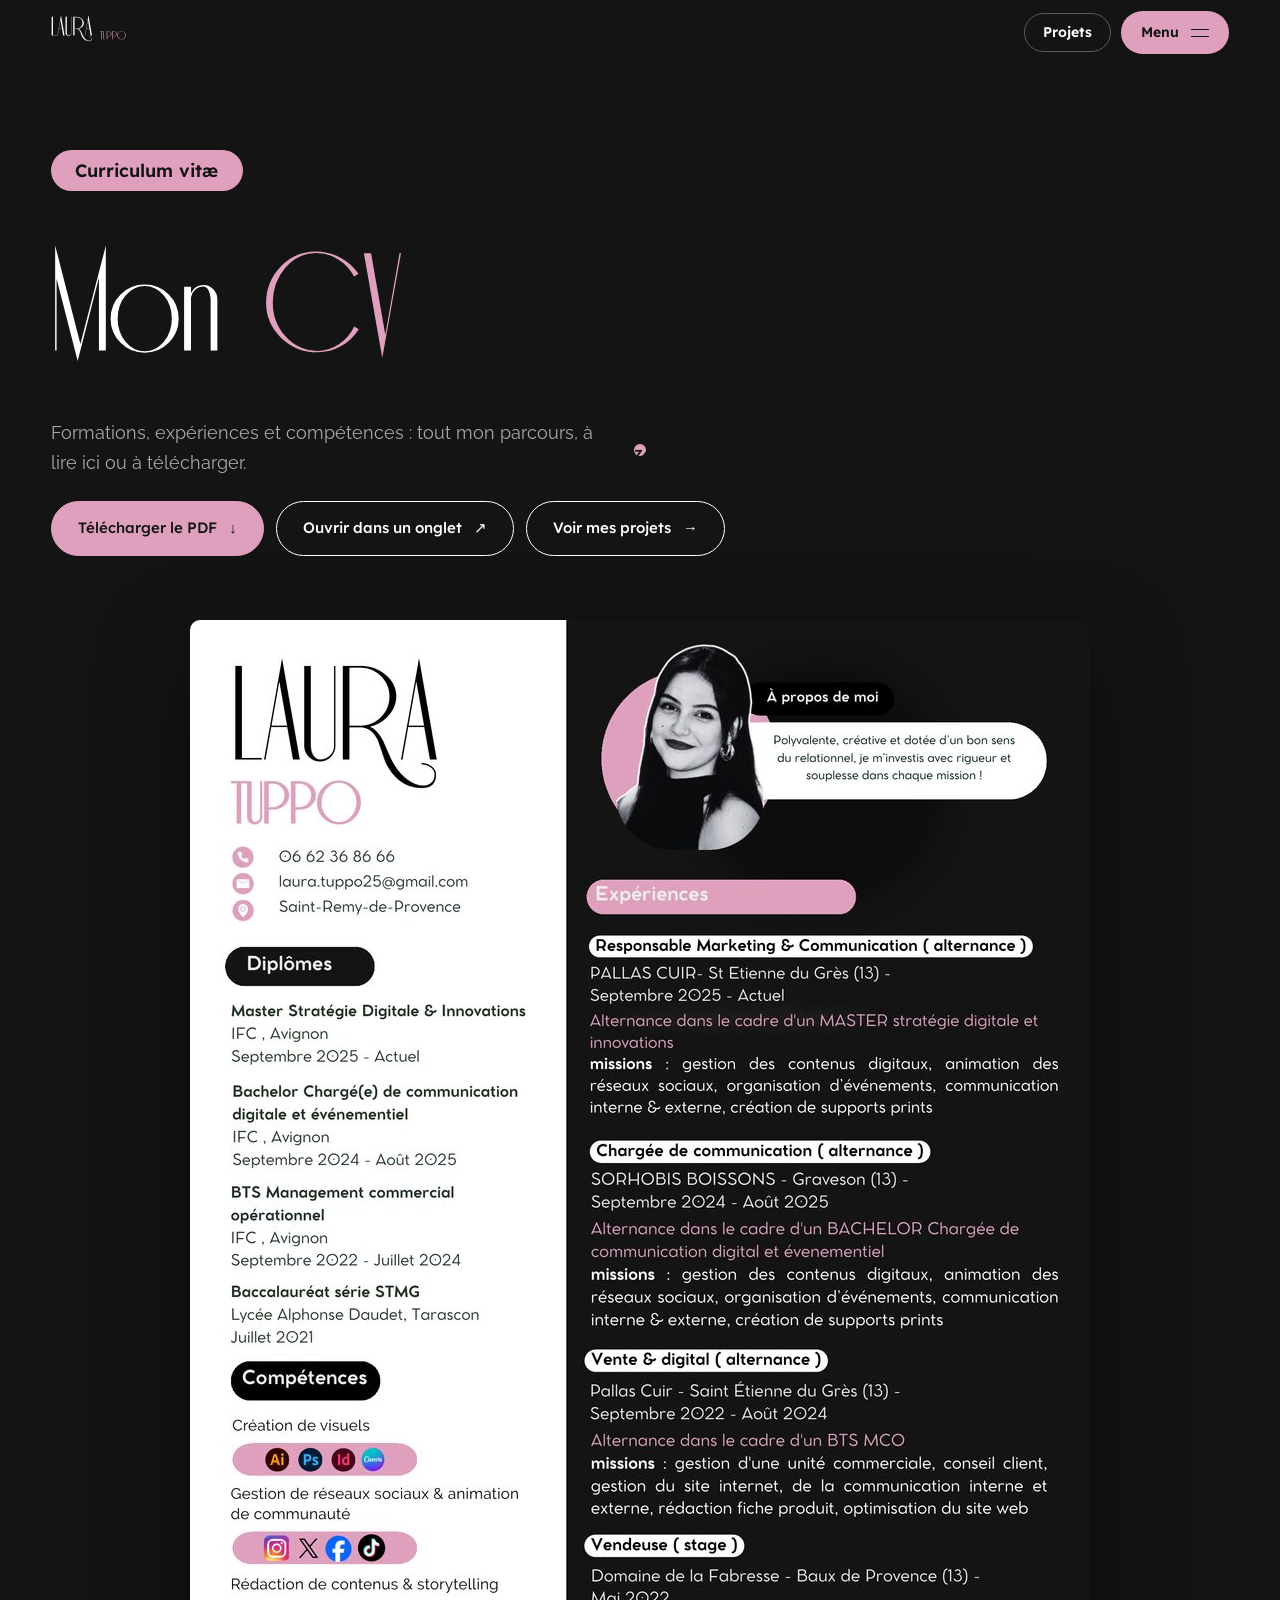
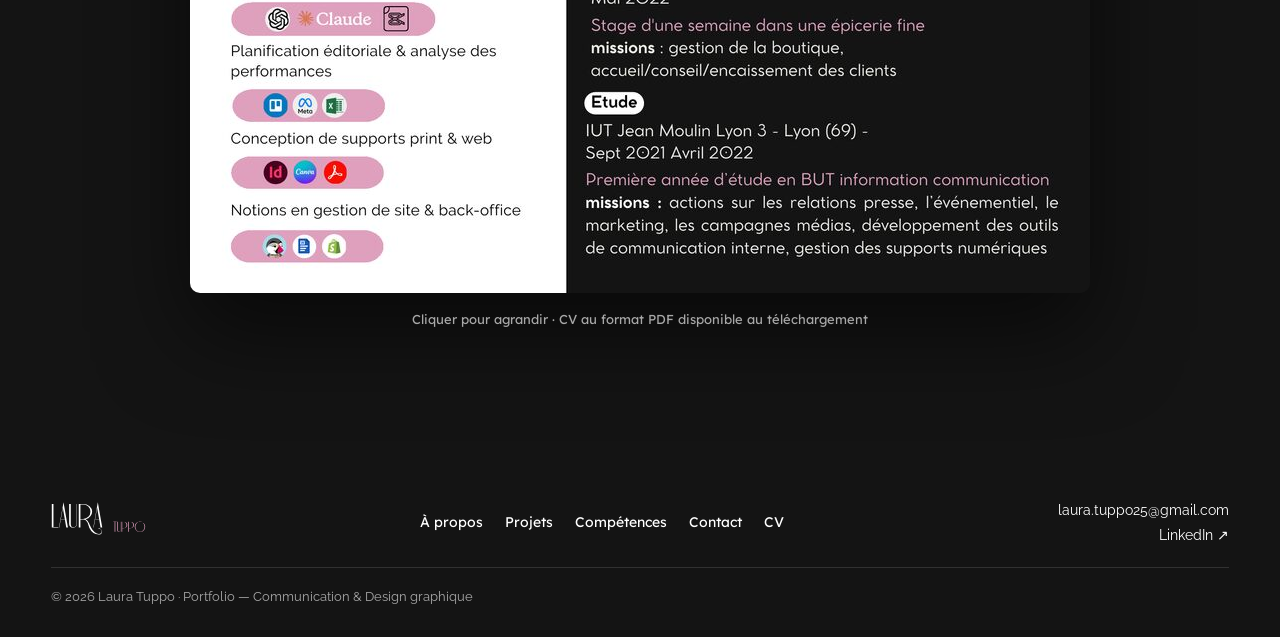
==== cv.html @ 28ba0844 "Page CV dédiée, CV téléchargeable, accueil revu avec animations - Accueil : plus de bulle de texte n" ====
<!DOCTYPE html>
<html lang="fr" class="js">
<head>
<meta charset="UTF-8">
<meta name="viewport" content="width=device-width, initial-scale=1.0, viewport-fit=cover">
<meta name="theme-color" content="#141414">
<title>CV — Laura Tuppo</title>
<meta name="description" content="CV de Laura Tuppo : formations, expériences et compétences en communication et design graphique. À consulter en ligne ou à télécharger en PDF.">
<meta property="og:title" content="CV — Laura Tuppo">
<meta property="og:image" content="cv/cv-laura-tuppo-900.jpg">
<link rel="icon" href="data:image/svg+xml,%3Csvg xmlns='http://www.w3.org/2000/svg' viewBox='0 0 32 32'%3E%3Crect width='32' height='32' rx='16' fill='%23dfa0be'/%3E%3Ctext x='16' y='21' font-family='Arial' font-weight='700' font-size='13' fill='%23141414' text-anchor='middle'%3ELT%3C/text%3E%3C/svg%3E">
<link rel="preconnect" href="https://fonts.googleapis.com">
<link rel="preconnect" href="https://fonts.gstatic.com" crossorigin>
<link href="https://fonts.googleapis.com/css2?family=Lexend:wght@400;500;600&family=Raleway:ital,wght@0,300;0,400;0,500;0,600;1,400&display=swap" rel="stylesheet">
<link rel="stylesheet" href="assets/site.css">
</head>
<body class="dark">
<svg width="0" height="0" style="position:absolute" aria-hidden="true"><defs><path id="rg0" d="M193 766H21V157H64V757H193Z"/><path id="rg1" d="M423 662Q396 715 345 747.5Q294 780 232 780Q144 780 81 717Q18 654 18 566Q18 477 81 414.5Q144 352 232 352Q293 352 343.5 383Q394 414 421 466L66 611Q79 680 125.5 725.5Q172 771 232 771Q284 771 325.5 737.5Q367 704 388 649ZM383 470Q362 420 321.5 390.5Q281 361 232 361Q162 361 112 421Q62 481 62 566Q62 578 64 602Z"/><path id="rg2" d="M377 567Q377 649 308.5 707.5Q240 766 143 766H29V157H143Q201 157 244 189.5Q287 222 287 266Q287 302 259 330Q231 358 187 369Q269 383 323 438.5Q377 494 377 567ZM243 266Q243 227 210.5 197Q178 167 143 167H72V366H143Q184 366 213.5 336.5Q243 307 243 266ZM333 567Q333 489 277.5 433Q222 377 143 377H72V756H143Q222 756 277.5 700.5Q333 645 333 567Z"/><path id="rg3" d="M67 314Q67 336 43 336Q22 336 22 314Q22 292 43 292Q67 292 67 314ZM66 766H22V366H66Z"/><path id="rg4" d="M336 766Q336 868 264 939.5Q192 1011 90 1011Q-11 1011 -83 939.5Q-155 868 -155 766Q-155 714 -135 669L-127 672Q-146 718 -146 766Q-146 864 -76.5 933.5Q-7 1003 90 1003Q174 1003 233 933.5Q292 864 292 766Q292 597 122 565Q71 555 41 526.5Q11 498 13 456Q15 414 43 385Q71 356 112 356Q153 356 182 385.5Q211 415 211 456Q211 480 200 502L195 499Q205 480 205 456Q205 418 178 390.5Q151 363 114 363Q89 363 71 385Q53 407 53 445Q53 512 127 526Q222 544 277 604Q336 667 336 766Z"/><path id="rg5" d="M118 375H86V766H43V375H9V366H43V260H86V366H118Z"/><path id="rg6" d="M138 382Q138 408 111 408Q84 408 84 382Q84 374 90 366Q70 374 65 399V766H22V366H65V376Q80 355 111 355Q138 355 138 382Z"/><path id="rg7" d="M444 567Q444 655 381.5 717.5Q319 780 231 780Q143 780 80.5 717.5Q18 655 18 567Q18 478 80.5 416Q143 354 231 354Q320 354 382 416Q444 478 444 567ZM401 567Q401 482 351.5 422.5Q302 363 231 363Q161 363 111.5 422.5Q62 482 62 567Q62 651 111.5 711Q161 771 231 771Q301 771 351 711Q401 651 401 567Z"/><path id="rg8" d="M439 566Q439 654 376.5 717Q314 780 225 780Q137 780 74 717Q11 654 11 566Q11 477 74 414.5Q137 352 225 352Q334 352 396 437V157H439ZM396 566Q396 481 346 421Q296 361 225 361Q155 361 105 421Q55 481 55 566Q55 651 105 711Q155 771 225 771Q296 771 346 711Q396 651 396 566Z"/><path id="rg9" d="M238 766H194L157 555H52L15 766H6L123 109ZM156 546 105 256 54 546Z"/><path id="rg10" d="M234 318 225 328 173 276 183 267ZM423 662Q396 715 345 747.5Q294 780 232 780Q144 780 81 717Q18 654 18 566Q18 477 81 414.5Q144 352 232 352Q293 352 343.5 383Q394 414 421 466L66 611Q79 680 125.5 725.5Q172 771 232 771Q284 771 325.5 737.5Q367 704 388 649ZM383 470Q362 420 321.5 390.5Q281 361 232 361Q162 361 112 421Q62 481 62 566Q62 578 64 602Z"/><path id="rg11" d="M230 766H188V445Q188 413 174.5 389.5Q161 366 144 366Q114 366 92 385.5Q70 405 65 435V766H22V367H65V406Q90 357 144 357Q179 357 204.5 383.5Q230 410 230 445Z"/><path id="rg12" d="M636 864Q636 952 545 952Q389 952 306 783Q283 715 260 647Q220 557 143 557H72V766H29V157H143Q240 157 308.5 215.5Q377 274 377 356Q377 420 331 475Q282 535 205 552Q254 572 293 648Q318 706 344 764Q385 846 444 892Q499 936 555 936Q583 936 603 920Q627 900 627 864Q627 835 601 816.5Q575 798 542 798V789Q577 789 606.5 810.5Q636 832 636 864ZM333 356Q333 278 277.5 223Q222 168 143 168H72V546H143Q222 546 277.5 490.5Q333 435 333 356Z"/><path id="rg13" d="M284 272 232 324 223 315 275 263ZM423 662Q396 715 345 747.5Q294 780 232 780Q144 780 81 717Q18 654 18 566Q18 477 81 414.5Q144 352 232 352Q293 352 343.5 383Q394 414 421 466L66 611Q79 680 125.5 725.5Q172 771 232 771Q284 771 325.5 737.5Q367 704 388 649ZM383 470Q362 420 321.5 390.5Q281 361 232 361Q162 361 112 421Q62 481 62 566Q62 578 64 602Z"/><path id="rg14" d="M510 766Q510 868 438 939.5Q366 1011 264 1011Q163 1011 91 939.5Q19 868 19 766Q19 714 39 669L47 672Q28 718 28 766Q28 864 97.5 933.5Q167 1003 264 1003Q348 1003 407 933.5Q466 864 466 766Q466 668 407 598.5Q348 529 264 529Q186 529 117 581Q87 604 59 603Q17 602 17 565Q17 536 52 517Q82 500 114 500Q122 500 127 501Q97 476 97 437Q97 403 121.5 378.5Q146 354 181 354Q240 354 259 409Q276 407 287 385Q297 366 295 348L333 368Q328 389 302 404Q281 416 262 417Q264 429 264 437Q264 472 239.5 496.5Q215 521 181 521Q159 521 142 510Q130 508 120 508Q95 508 76 520Q57 532 57 553Q57 583 87 583Q100 583 116 571Q182 521 264 521Q366 521 438 592.5Q510 664 510 766ZM221 437Q221 407 209 385Q197 363 181 363Q165 363 153 385Q141 407 141 437Q141 467 153 489.5Q165 512 181 512Q197 512 209 489.5Q221 467 221 437Z"/><path id="rg15" d="M446 766H402V696Q338 780 232 780Q144 780 81 717Q18 654 18 566Q18 477 81 414.5Q144 352 232 352Q321 352 383.5 414.5Q446 477 446 566ZM403 566Q403 481 353 421Q303 361 232 361Q162 361 112 421Q62 481 62 566Q62 651 112 711Q162 771 232 771Q303 771 353 711Q403 651 403 566Z"/><path id="rg16" d="M599 633Q557 700 489 739Q421 778 340 778Q208 778 113.5 687.5Q19 597 19 468Q19 337 109.5 242Q200 147 330 147Q411 147 482 184.5Q553 222 597 287L570 303Q533 235 468.5 195Q404 155 330 156Q218 158 139.5 249Q61 340 61 468Q61 593 143 681Q225 769 339 769Q413 769 474.5 727.5Q536 686 571 616Z"/><path id="rg17" d="M422 659Q395 712 344 744Q293 776 231 776Q143 776 80.5 713.5Q18 651 18 563Q18 474 80.5 412Q143 350 231 350Q291 350 341.5 381Q392 412 419 463L385 478Q364 424 323 391.5Q282 359 231 359Q161 359 111.5 418.5Q62 478 62 563Q62 648 111.5 708Q161 768 231 768Q282 768 324 734Q366 700 386 646Z"/><path id="rg18" d="M230 766H188V441Q188 408 174.5 385Q161 362 144 362Q114 362 92 381Q70 400 65 430V766H22V158H65V402Q90 353 144 353Q179 353 204.5 379.5Q230 406 230 441Z"/><path id="rg19" d="M235 158 118 814 3 158H48L137 668L226 158Z"/><path id="rg20" d="M65 766H22V158H65Z"/><path id="rg21" d="M457 560Q457 648 392 711.5Q327 775 236 775Q145 775 80 712Q15 649 15 560Q15 493 54.5 438Q94 383 157 359L161 368Q100 390 61.5 442.5Q23 495 23 560Q23 644 87.5 705Q152 766 236 766Q308 766 360 705.5Q412 645 412 560Q412 477 365.5 422.5Q319 368 246 360Q195 354 165 324Q135 294 137 250Q139 209 167 180Q195 151 236 151Q277 151 306 180Q335 209 335 250Q335 274 323 296L318 294Q329 274 329 251Q329 213 302 185.5Q275 158 237 158Q212 158 194.5 180Q177 202 177 240Q177 314 250 321Q339 330 398 400Q457 470 457 560Z"/><path id="rg22" d="M92 745Q92 803 48 822L44 812Q75 800 79 768Q73 774 63 774Q52 774 43.5 765Q35 756 35 745Q35 716 63 716Q74 716 83 724.5Q92 733 92 745Z"/><path id="rg23" d="M150 305 142 315 98 271 56 314 47 304 98 253ZM188 688Q188 724 162.5 750Q137 776 101 776Q65 776 39 750Q13 724 13 688V366H22V688Q22 720 45 743.5Q68 767 101 767Q118 767 131 743.5Q144 720 144 688V366H188Z"/><path id="rg24" d="M444 567Q444 655 381.5 717.5Q319 780 231 780Q143 780 80.5 717.5Q18 655 18 567V158H62V438Q122 354 231 354Q320 354 382 416Q444 478 444 567ZM401 567Q401 482 351.5 422.5Q302 363 231 363Q161 363 111.5 422.5Q62 482 62 567Q62 651 111.5 711Q161 771 231 771Q301 771 351 711Q401 651 401 567Z"/><path id="rg25" d="M188 688Q188 724 162.5 750Q137 776 101 776Q65 776 39 750Q13 724 13 688V366H22V688Q22 720 45 743.5Q68 767 101 767Q118 767 131 743.5Q144 720 144 688V366H188Z"/><path id="rg26" d="M193 766H21V157H174V166H64V366H193V375H64V757H193Z"/><path id="rg27" d="M238 366 59 757H236V766H8L186 375H29V366Z"/><path id="rg28" d="M92 185Q92 243 48 262L44 252Q75 240 79 208Q73 214 63 214Q52 214 43.5 205Q35 196 35 185Q35 156 63 156Q74 156 83 164.5Q92 173 92 185Z"/><path id="rg29" d="M225 367 77 976H69L111 796L9 367H53L135 703L216 367Z"/><path id="rg30" d="M224 766H179L64 386V766H21V158H64V369L204 159H216L95 339Z"/><path id="rg31" d="M230 766H182L104 597L27 766H17L99 586L-1 366H47L123 533L199 366H210L128 544Z"/><path id="rg32" d="M343 766H300V312L167 832L35 317V766H26V109L184 726L343 110Z"/><path id="rg33" d="M225 678Q225 719 195.5 749Q166 779 124 779Q83 779 53 749Q23 719 23 678V158H66V678Q66 716 83 741Q100 766 124 766Q163 766 190 741Q217 716 217 678V158H225Z"/><path id="rg34" d="M163 375H65V766H22V269Q22 220 56.5 185.5Q91 151 140 151H163V160H140Q109 160 87 192Q65 224 65 269V366H163Z"/><path id="rg35" d="M225 366 117 814 9 366H53L135 703L216 366Z"/><path id="rg36" d="M192 376H64V766H21V158H173V167H64V367H192Z"/><path id="rg37" d="M120 836 113 839Q60 745 38.5 662Q17 579 18 465Q19 353 40 272.5Q61 192 113 100L120 103Q75 184 65 275Q63 298 62 465Q62 482 61 522Q61 555 61 573Q61 729 120 836Z"/><path id="rg38" d="M117 465Q117 581 97 662Q76 746 23 839L16 836Q52 770 65 703Q75 651 75 569Q75 551 75 519Q74 481 74 465Q73 302 70 275Q61 185 16 103L23 100Q75 192 96 273Q117 354 117 465Z"/><path id="rg39" d="M362 366 252 814 184 535 117 814 9 366H53L135 703L180 516L144 366H189L203 423L217 366H226L207 443L270 703L352 366Z"/><path id="rg40" d="M251 831 28 251V766H19V109L243 687V157H251Z"/><path id="rg41" d="M92 745Q92 756 83 765Q74 774 63 774Q52 774 43.5 765Q35 756 35 745Q35 716 63 716Q74 716 83 724.5Q92 733 92 745Z"/><path id="rg42" d="M454 457Q454 583 363.5 674.5Q273 766 145 766H21V159H136Q266 159 360 246Q454 333 454 457ZM412 457Q412 337 330.5 253Q249 169 136 169H64V756H145Q257 756 334.5 668.5Q412 581 412 457Z"/><path id="rg43" d="M65 766H22V157H65Z"/><path id="rg44" d="M446 568Q446 656 383.5 719Q321 782 232 782Q122 782 62 696V976H18V568Q18 479 80.5 416.5Q143 354 232 354Q321 354 383.5 416.5Q446 479 446 568ZM403 568Q403 483 353 423Q303 363 232 363Q162 363 112 423Q62 483 62 568Q62 653 112 713Q162 773 232 773Q303 773 353 713Q403 653 403 568Z"/><path id="rg45" d="M783 864Q786 899 763 925.5Q740 952 700 952Q535 952 449 758Q397 778 340 778Q208 778 113.5 687.5Q19 597 19 468Q19 337 109.5 242Q200 147 330 147Q461 147 555.5 237.5Q650 328 650 457Q650 547 605 623Q560 699 486 741Q583 936 710 936Q735 936 756.5 914.5Q778 893 775 864Q772 835 750 816.5Q728 798 697 798V789Q731 789 755.5 810Q780 831 783 864ZM609 457Q609 331 526.5 242.5Q444 154 330 156Q218 158 139.5 249Q61 340 61 468Q61 593 143 681Q225 769 339 769Q393 769 442 746Q394 651 310 651Q237 651 190 681L184 672Q239 636 307 636Q415 636 477 726Q537 684 573 612Q609 540 609 457Z"/><path id="rg46" d="M171 242H119L156 278Q159 281 159 284Q159 293 149 293Q146 293 143 290L108 255V305Q108 313 99 313Q90 313 90 305V253L53 290Q50 293 47 293Q38 293 38 284Q38 281 41 278L77 242H26Q18 242 18 233Q18 224 26 224H77L40 187Q37 184 37 181Q37 172 46 172Q49 172 52 175L90 213V160Q90 152 99 152Q108 152 108 160V212L143 175Q146 172 149 172Q158 172 158 181Q158 184 156 187L120 224H171Q180 224 180 233Q180 242 171 242Z"/><path id="rg47" d="M650 457Q650 589 559.5 683.5Q469 778 340 778Q208 778 113.5 687.5Q19 597 19 468Q19 337 109.5 242Q200 147 330 147Q403 147 478.5 186Q554 225 597 287L570 303Q533 235 468.5 195Q404 155 330 156Q218 158 139.5 249Q61 340 61 468Q61 593 143 681Q225 769 339 769Q452 769 530.5 677Q609 585 609 457Q609 416 598 375H331V366H637Q650 413 650 457Z"/><path id="rg48" d="M648 458Q648 589 557.5 683.5Q467 778 338 778Q207 778 113 688Q19 598 19 469Q19 338 109.5 243.5Q200 149 329 149Q460 149 554 239Q648 329 648 458ZM607 458Q607 332 525 243.5Q443 155 330 157Q218 159 139.5 250.5Q61 342 61 469Q61 594 143 681.5Q225 769 338 769Q450 769 528.5 677.5Q607 586 607 458Z"/><path id="rg49" d="M521 768H469L413 687Q347 775 236 775Q145 775 80 712Q15 649 15 560Q15 493 54.5 438Q94 383 157 359Q166 356 182 350L151 307Q136 281 137 250Q139 209 167 180Q195 151 236 151Q277 151 306 180Q335 209 335 250Q335 305 291 329Q283 336 231 348L408 604Q412 576 412 560Q412 486 375 429L462 379L465 386L414 416Q457 477 457 560Q457 605 437 647ZM327 250Q327 212 300.5 185Q274 158 237 158Q212 158 194.5 180Q177 202 177 240Q177 265 185 281L226 340Q267 331 280 326Q327 304 327 250ZM391 656 187 358Q179 360 161 368Q100 390 61.5 442.5Q23 495 23 560Q23 644 87.5 705Q152 766 236 766Q285 766 327 736Q369 706 391 656Z"/><path id="rg50" d="M376 356Q376 434 314 493Q247 557 143 557H72V766H29V158H143Q239 158 307.5 216.5Q376 275 376 356ZM331 356Q331 279 276 224Q221 169 143 169H72V546H143Q221 546 276 490.5Q331 435 331 356Z"/><path id="rg51" d="M397 766H353V444Q353 412 340 388.5Q327 365 310 365Q279 365 256.5 385.5Q234 406 231 436V766H188V444Q188 411 175 388Q162 365 144 365Q114 365 92 384.5Q70 404 65 433V766H22V366H65V405Q90 356 144 356Q207 356 226 416Q247 356 310 356Q345 356 371 382Q397 408 397 444Z"/><path id="rg52" d="M443 976H399V696Q339 782 229 782Q140 782 77.5 719.5Q15 657 15 568Q15 479 77.5 416.5Q140 354 229 354Q318 354 380.5 416.5Q443 479 443 568ZM399 568Q399 483 349 423Q299 363 229 363Q158 363 108 423Q58 483 58 568Q58 653 108 713Q158 773 229 773Q299 773 349 713Q399 653 399 568Z"/><path id="rg53" d="M227 166H140V766H97V166H10V157H227Z"/><path id="rg54" d="M124 90 116 100 63 48 73 39ZM238 766H194L157 555H52L15 766H6L123 109ZM156 546 105 256 54 546Z"/><path id="rg55" d="M67 314Q67 336 43 336Q22 336 22 314Q22 292 43 292Q67 292 67 314ZM66 863Q66 913 31 948Q-4 983 -53 983H-77V974H-53Q-23 974 -0.5 941Q22 908 22 863V366H66Z"/></defs></svg>
<svg width="0" height="0" style="position:absolute" aria-hidden="true">
  <symbol id="i-mail" viewBox="0 0 24 24"><path fill="currentColor" d="M3 5h18a1 1 0 0 1 1 1v12a1 1 0 0 1-1 1H3a1 1 0 0 1-1-1V6a1 1 0 0 1 1-1Zm9 7.2L4.4 7H19.6L12 12.2ZM4 8.6V17h16V8.6l-8 5.4-8-5.4Z"/></symbol>
  <symbol id="i-in" viewBox="0 0 24 24"><path fill="currentColor" d="M4.5 9h3v11h-3V9Zm1.5-5a1.75 1.75 0 1 1 0 3.5A1.75 1.75 0 0 1 6 4Zm4 5h2.9v1.5h.04c.4-.76 1.38-1.56 2.85-1.56 3.05 0 3.61 2 3.61 4.6V20h-3v-5.4c0-1.29-.02-2.95-1.8-2.95-1.8 0-2.07 1.4-2.07 2.86V20H10V9Z"/></symbol>
</svg>
<div class="progress" id="progress" aria-hidden="true"></div>

<header class="top solid" id="topbar">
  <a href="index.html" aria-label="Laura Tuppo, retour au portfolio"><span class="wm row" aria-hidden="true"><span class="wm-l"><svg class="rs" viewBox="0 0 1342 1041" style="width:1.289em"><use href="#rg0" x="0" style="--i:0"/><use href="#rg9" x="203" style="--i:1"/><use href="#rg33" x="449" style="--i:2"/><use href="#rg12" x="694" style="--i:3"/><use href="#rg9" x="1096" style="--i:4"/></svg></span><span class="wm-t"><svg class="rs" viewBox="0 0 1944 1041" style="width:1.867em"><use href="#rg53" x="0" style="--i:0"/><use href="#rg33" x="235" style="--i:1"/><use href="#rg50" x="480" style="--i:2"/><use href="#rg50" x="880" style="--i:3"/><use href="#rg48" x="1280" style="--i:4"/></svg></span></span></a>
  <div class="top-r">
    <a class="pill top-cv" href="index.html#projets">Projets</a>
    <button class="menu-btn" id="menuBtn" aria-expanded="false" aria-controls="menu"><span id="menuLbl">Menu</span><i aria-hidden="true"></i></button>
  </div>
</header>

<nav class="menu" id="menu" aria-label="Navigation" aria-hidden="true">
  <ol>
    <li style="--li:0"><a href="index.html#accueil"><span class="pill">01</span><span class="sr">Accueil</span><span class="rt" aria-hidden="true"><svg class="rs" viewBox="0 0 1978 1041" style="width:1.900em"><use href="#rg9" x="0" style="--i:0"/><use href="#rg17" x="246" style="--i:1"/><use href="#rg17" x="689" style="--i:2"/><use href="#rg25" x="1132" style="--i:3"/><use href="#rg1" x="1348" style="--i:4"/><use href="#rg3" x="1798" style="--i:5"/><use href="#rg20" x="1888" style="--i:6"/></svg></span></a></li>
    <li style="--li:1"><a href="index.html#a-propos"><span class="pill">02</span><span class="sr">À propos</span><span class="rt" aria-hidden="true"><svg class="rs" viewBox="0 0 246 1041" style="width:0.236em"><use href="#rg54" x="0" style="--i:0"/></svg> <svg class="rs" viewBox="0 0 2332 1041" style="width:2.240em"><use href="#rg44" x="0" style="--i:2"/><use href="#rg6" x="457" style="--i:3"/><use href="#rg7" x="607" style="--i:4"/><use href="#rg44" x="1063" style="--i:5"/><use href="#rg7" x="1520" style="--i:6"/><use href="#rg4" x="1976" style="--i:7"/></svg></span></a></li>
    <li style="--li:2"><a href="index.html#projets"><span class="pill">03</span><span class="sr">Projets</span><span class="rt" aria-hidden="true"><svg class="rs" viewBox="0 0 2025 1041" style="width:1.945em"><use href="#rg50" x="0" style="--i:0"/><use href="#rg6" x="400" style="--i:1"/><use href="#rg7" x="550" style="--i:2"/><use href="#rg55" x="1006" style="--i:3"/><use href="#rg1" x="1094" style="--i:4"/><use href="#rg5" x="1544" style="--i:5"/><use href="#rg4" x="1669" style="--i:6"/></svg></span></a></li>
    <li style="--li:3"><a href="index.html#competences"><span class="pill">04</span><span class="sr">Compétences</span><span class="rt" aria-hidden="true"><svg class="rs" viewBox="0 0 4481 1041" style="width:4.305em"><use href="#rg16" x="0" style="--i:0"/><use href="#rg7" x="628" style="--i:1"/><use href="#rg51" x="1084" style="--i:2"/><use href="#rg44" x="1499" style="--i:3"/><use href="#rg13" x="1956" style="--i:4"/><use href="#rg5" x="2406" style="--i:5"/><use href="#rg1" x="2531" style="--i:6"/><use href="#rg11" x="2981" style="--i:7"/><use href="#rg17" x="3232" style="--i:8"/><use href="#rg1" x="3675" style="--i:9"/><use href="#rg4" x="4125" style="--i:10"/></svg></span></a></li>
    <li style="--li:4"><a href="index.html#contact"><span class="pill">05</span><span class="sr">Contact</span><span class="rt" aria-hidden="true"><svg class="rs" viewBox="0 0 2485 1041" style="width:2.387em"><use href="#rg16" x="0" style="--i:0"/><use href="#rg7" x="628" style="--i:1"/><use href="#rg11" x="1084" style="--i:2"/><use href="#rg5" x="1335" style="--i:3"/><use href="#rg15" x="1460" style="--i:4"/><use href="#rg17" x="1917" style="--i:5"/><use href="#rg5" x="2360" style="--i:6"/></svg></span></a></li>
    <li style="--li:5"><a href="cv.html" data-page="here"><span class="pill">CV</span><span class="sr">Mon CV</span><span class="rt" aria-hidden="true"><svg class="rs" viewBox="0 0 1062 1041" style="width:1.020em"><use href="#rg32" x="0" style="--i:0"/><use href="#rg7" x="355" style="--i:1"/><use href="#rg11" x="811" style="--i:2"/></svg> <svg class="rs" viewBox="0 0 873 1041" style="width:0.839em"><g class="e"><use href="#rg16" x="0" style="--i:4"/><use href="#rg19" x="628" style="--i:5"/></g></svg></span></a></li>
  </ol>
  <div class="menu-side">
    <span class="wm" role="img" aria-label="Laura Tuppo"><span class="wm-l"><svg class="rs" viewBox="0 0 1342 1041" style="width:1.289em"><use href="#rg0" x="0" style="--i:0"/><use href="#rg9" x="203" style="--i:1"/><use href="#rg33" x="449" style="--i:2"/><use href="#rg12" x="694" style="--i:3"/><use href="#rg9" x="1096" style="--i:4"/></svg></span><span class="wm-t"><svg class="rs" viewBox="0 0 1944 1041" style="width:1.867em"><use href="#rg53" x="0" style="--i:0"/><use href="#rg33" x="235" style="--i:1"/><use href="#rg50" x="480" style="--i:2"/><use href="#rg50" x="880" style="--i:3"/><use href="#rg48" x="1280" style="--i:4"/></svg></span></span>
    <a class="btn btn-pink" href="cv/CV_Laura_Tuppo_2026.pdf" download>Télécharger mon CV <span aria-hidden="true">↓</span></a>
  </div>
</nav>

<main>
  <section class="cv-hero wrap">
    <span class="pill pill-pink pill-big rv">Curriculum vitæ</span>
    <h1 class="display rv"><span class="sr">Mon CV</span><span class="rt" aria-hidden="true"><svg class="rs" viewBox="0 0 1062 1041" style="width:1.020em"><use href="#rg32" x="0" style="--i:0"/><use href="#rg7" x="355" style="--i:1"/><use href="#rg11" x="811" style="--i:2"/></svg> <svg class="rs" viewBox="0 0 873 1041" style="width:0.839em"><g class="e"><use href="#rg16" x="0" style="--i:4"/><use href="#rg19" x="628" style="--i:5"/></g></svg></span></h1>
    <p class="sec-intro rv">Formations, expériences et compétences : tout mon parcours, à lire ici ou à télécharger.</p>
    <div class="btns rv">
      <a class="btn btn-pink" href="cv/CV_Laura_Tuppo_2026.pdf" download>Télécharger le PDF <span aria-hidden="true">↓</span></a>
      <a class="btn" href="cv/CV_Laura_Tuppo_2026.pdf" target="_blank" rel="noopener">Ouvrir dans un onglet <span aria-hidden="true">↗</span></a>
      <a class="btn" href="index.html#projets">Voir mes projets <span aria-hidden="true">→</span></a>
    </div>
  </section>

  <section class="sheet-wrap wrap" aria-label="CV">
    <figure class="sheet rv" id="sheet" tabindex="0" role="button" data-cursor="Zoom" aria-label="Agrandir le CV">
      <img src="cv/cv-laura-tuppo-900.jpg" srcset="cv/cv-laura-tuppo-900.jpg 900w, cv/cv-laura-tuppo.jpg 1820w" sizes="(max-width: 940px) 100vw, 900px" width="900" height="1273" alt="CV de Laura Tuppo : diplômes (Master Stratégie Digitale &amp; Innovations à l’IFC Avignon, Bachelor communication digitale et événementielle, BTS MCO, Bac STMG), expériences en alternance chez Pallas Cuir et Sorhobis Boissons, et compétences en création de visuels, réseaux sociaux et supports print et web.">
      <figcaption>Cliquer pour agrandir · CV au format PDF disponible au téléchargement</figcaption>
    </figure>
  </section>
</main>

<footer class="wrap dark">
  <a href="index.html#accueil" aria-label="Laura Tuppo, accueil"><span class="wm row" aria-hidden="true"><span class="wm-l"><svg class="rs" viewBox="0 0 1342 1041" style="width:1.289em"><use href="#rg0" x="0" style="--i:0"/><use href="#rg9" x="203" style="--i:1"/><use href="#rg33" x="449" style="--i:2"/><use href="#rg12" x="694" style="--i:3"/><use href="#rg9" x="1096" style="--i:4"/></svg></span><span class="wm-t"><svg class="rs" viewBox="0 0 1944 1041" style="width:1.867em"><use href="#rg53" x="0" style="--i:0"/><use href="#rg33" x="235" style="--i:1"/><use href="#rg50" x="480" style="--i:2"/><use href="#rg50" x="880" style="--i:3"/><use href="#rg48" x="1280" style="--i:4"/></svg></span></span></a>
  <nav aria-label="Pied de page"><a href="index.html#a-propos">À propos</a><a href="index.html#projets">Projets</a><a href="index.html#competences">Compétences</a><a href="index.html#contact">Contact</a><a href="cv.html">CV</a></nav>
  <div class="foot-contact"><a href="mailto:laura.tuppo25@gmail.com">laura.tuppo25@gmail.com</a><a href="https://www.linkedin.com/in/profil-de-laura-tuppo" target="_blank" rel="noopener">LinkedIn ↗</a></div>
  <small>© <span id="year">2026</span> Laura Tuppo · Portfolio — Communication &amp; Design graphique</small>
</footer>

<div class="zoom" id="zoom" role="dialog" aria-modal="true" aria-label="CV agrandi" aria-hidden="true">
  <button class="btn btn-pink" type="button">Fermer ✕</button>
  <img src="cv/cv-laura-tuppo.jpg" width="1820" height="2574" loading="lazy" alt="CV de Laura Tuppo, version agrandie">
</div>

<div class="cursor" id="cursor" aria-hidden="true"><span></span></div>
<script src="assets/site.js"></script>
</body>
</html>
---- assets/site.css ----
/* Laura Tuppo — portfolio
   DA inspirée du CV : noir, blanc, rose poudré, titres en Riesling, étiquettes arrondies.
   Fichier généré depuis tools/site.css par tools/build.py. */
:root{
  --black:#141414;
  --white:#ffffff;
  --pink:#dfa0be;
  --grey:#6b6b6b;
  --grey-d:#a8a8a8;
  --fg:var(--black);
  --bg:var(--white);
  --muted:var(--grey);
  --line:rgba(20,20,20,.12);
  --title:'Lexend','Avenir Next',Arial,sans-serif;
  --body:'Raleway','Helvetica Neue',Arial,sans-serif;
  --pad:clamp(18px,4vw,64px);
  --ease:cubic-bezier(.7,0,.2,1);
  --out:cubic-bezier(.16,1,.3,1);
  color-scheme:light;
}
.dark{--fg:var(--white);--bg:var(--black);--muted:var(--grey-d);--line:rgba(255,255,255,.14);background:var(--bg);color:var(--fg)}
.light{--fg:var(--black);--bg:var(--white);--muted:var(--grey);--line:rgba(20,20,20,.12);background:var(--bg);color:var(--fg)}
.rose{--fg:var(--black);--bg:var(--pink);--muted:#4d3a43;--line:rgba(20,20,20,.2);background:var(--bg);color:var(--fg)}

/* transitions entre les pages (navigateurs compatibles) */
@view-transition{navigation:auto}
::view-transition-old(root){animation:vt-out .45s var(--ease) both}
::view-transition-new(root){animation:vt-in .7s var(--out) both}
@keyframes vt-out{to{opacity:0;transform:translateY(-24px)}}
@keyframes vt-in{from{opacity:0;transform:translateY(32px)}}

*,*::before,*::after{box-sizing:border-box;margin:0;padding:0}
html{scroll-behavior:smooth;overflow-x:clip}
body{background:var(--black);color:var(--black);font-family:var(--body);font-size:16px;line-height:1.65;-webkit-font-smoothing:antialiased;overflow-x:clip}
img{display:block;max-width:100%;height:auto}
a{color:inherit;text-decoration:none}
button{font:inherit;color:inherit;background:none;border:none;cursor:pointer}
ul,ol{list-style:none}
h1,h2,h3{font-weight:400}
::selection{background:var(--pink);color:var(--black)}
:focus-visible{outline:2px solid var(--pink);outline-offset:3px}
.wrap{padding-left:var(--pad);padding-right:var(--pad)}
.muted{color:var(--muted)}
.sr{position:absolute;width:1px;height:1px;overflow:hidden;clip:rect(0 0 0 0);clip-path:inset(50%);white-space:nowrap}

/* Étiquettes et boutons arrondis */
.pill{display:inline-flex;align-items:center;gap:.5em;border-radius:999px;padding:.42em 1.15em;font-family:var(--title);font-weight:600;font-size:15px;line-height:1.3;white-space:nowrap}
.pill-black{background:var(--black);color:var(--white)}
.pill-white{background:var(--white);color:var(--black)}
.pill-pink{background:var(--pink);color:var(--black)}
.pill-big{font-size:clamp(15px,1.4vw,18px);padding:.5em 1.35em}
.btn{position:relative;display:inline-flex;align-items:center;gap:12px;border-radius:999px;padding:14px 26px;font-family:var(--title);font-weight:500;font-size:15px;border:1.5px solid var(--fg);overflow:hidden;isolation:isolate;transition:color .45s var(--ease),border-color .45s}
.btn::before{content:"";position:absolute;inset:0;z-index:-1;border-radius:inherit;background:var(--fg);transform:translateY(101%);transition:transform .55s var(--ease)}
.btn:hover{color:var(--bg)}
.btn:hover::before{transform:none}
.btn span{transition:transform .5s var(--ease)}
.btn:hover span{transform:translateX(5px)}
.btn-solid{background:var(--fg);color:var(--bg)}
.btn-solid::before{background:var(--pink)}
.btn-solid:hover{color:var(--black);border-color:var(--pink)}
.btn-pink{background:var(--pink);color:var(--black);border-color:var(--pink)}
.btn-pink::before{background:var(--white)}
.btn-pink:hover{color:var(--black);border-color:var(--white)}

/* ── Riesling : un SVG par mot, une lettre = un <use> ── */
.rs{display:inline-block;height:1em;vertical-align:-.264em;fill:currentColor;overflow:visible}
.rs .e{fill:var(--pink)}
.rose .rs .e{fill:var(--white)}
@keyframes letter{from{opacity:0;transform:translateY(480px)}}
html.js .rv .rt use{opacity:0;transform:translateY(480px);transition:opacity .7s var(--out),transform 1.1s var(--out);transition-delay:calc(var(--i) * 28ms + 120ms)}
html.js .rv.in .rt use{opacity:1;transform:none}
#pTitle.go use{animation:letter 1s var(--out) both;animation-delay:calc(var(--i) * 30ms + 150ms)}

/* Nom « LAURA / TUPPO » */
.wm{display:inline-grid;justify-items:start;gap:.04em;--wm-l:var(--black);--wm-t:var(--pink);font-size:calc(var(--w,320px) * 0.7757);line-height:0}
.wm-l{color:var(--wm-l)}
.wm-t{color:var(--wm-t);font-size:0.4349em;margin-top:-.45em}
.wm .rs{display:block}
.wm.row{display:inline-flex;align-items:flex-end;gap:.25em;font-size:var(--h,30px)}
.wm.row .wm-t{margin:0 0 .12em}

/* ── En-tête ───────────────────────── */
.top{position:fixed;top:0;left:0;right:0;z-index:60;display:flex;justify-content:space-between;align-items:center;gap:16px;padding:calc(16px + env(safe-area-inset-top,0px)) var(--pad) 16px;transition:background .5s,padding .5s var(--ease),transform .5s var(--ease)}
.top .wm{--h:32px;--wm-l:var(--white);opacity:0;transform:translateY(-8px);transition:opacity .5s,transform .5s var(--ease)}
.top.scrolled,.top.solid{background:rgba(20,20,20,.9);backdrop-filter:blur(14px);-webkit-backdrop-filter:blur(14px);padding-top:calc(11px + env(safe-area-inset-top,0px));padding-bottom:11px}
.top.scrolled .wm,.top.solid .wm,html.menu-open .top .wm{opacity:1;transform:none}
.top.hide{transform:translateY(-100%)}
html.menu-open .top{background:transparent;backdrop-filter:none;transform:none}
.top-r{display:flex;align-items:center;gap:10px}
.top-cv{color:var(--white);border:1.5px solid rgba(255,255,255,.3);padding:9px 18px;font-size:14px;transition:background .35s,color .35s,border-color .35s}
.top-cv:hover{background:var(--white);color:var(--black);border-color:var(--white)}
.menu-btn{display:inline-flex;align-items:center;gap:12px;background:var(--pink);color:var(--black);border-radius:999px;padding:10px 20px;font-family:var(--title);font-weight:600;font-size:14px;transition:background .4s}
.menu-btn:hover{background:var(--white)}
.menu-btn i{position:relative;width:18px;height:8px}
.menu-btn i::before,.menu-btn i::after{content:"";position:absolute;left:0;width:100%;height:1.5px;background:currentColor;transition:transform .6s var(--ease),top .6s var(--ease)}
.menu-btn i::before{top:0}.menu-btn i::after{top:7px}
html.menu-open .menu-btn i::before{top:3.5px;transform:rotate(45deg)}
html.menu-open .menu-btn i::after{top:3.5px;transform:rotate(-45deg)}
.progress{position:fixed;left:0;top:0;z-index:61;height:3px;width:100%;background:var(--pink);transform-origin:left;transform:scaleX(var(--p,0))}

/* ── Menu plein écran : fondu + lettres en cascade ── */
.menu{position:fixed;inset:0;z-index:55;display:grid;grid-template-columns:minmax(0,1fr) auto;gap:32px;align-items:end;padding:calc(110px + env(safe-area-inset-top,0px)) var(--pad) calc(32px + env(safe-area-inset-bottom,0px));background:rgba(20,20,20,.95);color:var(--white);backdrop-filter:blur(20px);-webkit-backdrop-filter:blur(20px);clip-path:circle(0% at calc(100% - 70px) 40px);visibility:hidden;transition:clip-path .9s var(--ease),visibility 0s .9s;overflow-y:auto}
html.menu-open .menu{clip-path:circle(150% at calc(100% - 70px) 40px);visibility:visible;transition:clip-path .9s var(--ease)}
.menu li{--li:0}
.menu ol a{display:flex;align-items:center;gap:22px;font-size:clamp(58px,9.4vw,150px);line-height:1;transition:opacity .5s,padding .6s var(--ease),color .4s}
.menu ol a .pill{font-size:13px;padding:.35em .9em;background:transparent;color:var(--white);border:1.5px solid rgba(255,255,255,.35);transition:background .4s,color .4s,border-color .4s,opacity .6s,transform .6s var(--out)}
.menu .rt use{opacity:0;transform:translateY(480px);transition:opacity .3s,transform .4s var(--ease)}
.menu ol a .pill{opacity:0;transform:translateX(-12px)}
html.menu-open .menu .rt use{opacity:1;transform:none;transition:opacity .8s var(--out),transform 1.1s var(--out);transition-delay:calc(250ms + var(--li) * 90ms + var(--i) * 22ms)}
html.menu-open .menu ol a .pill{opacity:1;transform:none;transition-delay:calc(250ms + var(--li) * 90ms)}
.menu ol:hover a{opacity:.25}
.menu ol a:hover,.menu ol a:focus-visible{opacity:1;padding-left:.15em}
.menu ol a.current .pill,.menu ol a:hover .pill{background:var(--pink);border-color:var(--pink);color:var(--black)}
.menu-side{display:grid;gap:18px;justify-items:end;padding-bottom:16px;opacity:0;transform:translateY(30px);transition:opacity .4s,transform .5s var(--ease)}
html.menu-open .menu-side{opacity:1;transform:none;transition:opacity .8s var(--out) .7s,transform 1s var(--out) .7s}
.menu-side .wm{--w:200px;--wm-l:var(--white);justify-items:end}

/* ── Intro (une fois par visite) ───── */
.intro{position:fixed;inset:0;z-index:90;display:none;place-items:center;background:var(--black)}
html.intro-on .intro{display:grid;animation:intro-out 1s var(--ease) 1.9s forwards}
.intro .wm{--w:min(420px,70vw);--wm-l:var(--white)}
html.intro-on .intro use{animation:letter 1s var(--out) both;animation-delay:calc(var(--i) * 70ms + 150ms)}
html.intro-on .intro .wm-t use{animation-delay:calc(var(--i) * 70ms + 600ms)}
@keyframes intro-out{to{clip-path:inset(0 0 100% 0);visibility:hidden}}

/* ── 01 Accueil ────────────────────── */
.hero{position:relative;display:grid;grid-template-columns:minmax(0,1.05fr) minmax(0,1fr);align-items:center;gap:clamp(24px,4vw,64px);min-height:100svh;padding-top:calc(110px + env(safe-area-inset-top,0px));padding-bottom:clamp(64px,8vw,110px);overflow:hidden}
.hero::before{content:"";position:absolute;right:-10%;top:-20%;width:70vw;aspect-ratio:1;border-radius:50%;background:radial-gradient(circle,rgba(223,160,190,.22),transparent 62%);pointer-events:none}
.hero-text{position:relative;z-index:2;display:grid;gap:30px;justify-items:start}
.kicker{display:flex;align-items:center;gap:14px;flex-wrap:wrap;font-family:var(--title);font-weight:500;font-size:clamp(15px,1.3vw,18px)}
.hero .wm{--w:min(560px,calc(100vw - 2 * var(--pad)));--wm-l:var(--white)}
.hero .wm use{animation:letter 1.2s var(--out) both;animation-delay:calc(var(--i) * 70ms + var(--d0,200ms))}
.hero .wm-t{--d0:650ms}
html.intro-on .hero .wm use{animation-delay:calc(var(--i) * 70ms + 2.3s)}
html.intro-on .hero .wm-t use{animation-delay:calc(var(--i) * 70ms + 2.75s)}
.hero-ctas{display:flex;flex-wrap:wrap;gap:12px}
.hero-text > :not(.wm){animation:rise 1.1s var(--out) both;animation-delay:.9s}
.hero-text > .hero-ctas{animation-delay:1.1s}
html.intro-on .hero-text > :not(.wm){animation-delay:2.9s}
html.intro-on .hero-text > .hero-ctas{animation-delay:3.1s}
@keyframes rise{from{opacity:0;transform:translateY(40px)}}
@keyframes pop{from{opacity:0;transform:scale(.9) rotate(-4deg)}}

.stage{position:relative;justify-self:center;width:min(100%,520px);aspect-ratio:1/1.08;--mx:0;--my:0;animation:pop 1.4s var(--out) .4s both}
html.intro-on .stage{animation-delay:2.4s}
.disc{position:absolute;left:10%;top:16%;width:70%;aspect-ratio:1;border-radius:50%;background:var(--pink);transform:translate3d(calc(var(--mx) * -10px),calc(var(--my) * -10px),0)}
.cutout{position:absolute;left:14%;top:4%;width:60%;z-index:2;filter:drop-shadow(0 22px 40px rgba(0,0,0,.4));transform:translate3d(calc(var(--mx) * 6px),calc(var(--my) * 6px),0)}
.float{position:absolute;z-index:3;margin:0;border-radius:14px;overflow:hidden;box-shadow:0 24px 50px rgba(0,0,0,.5);transform:translate3d(calc(var(--mx) * var(--d) * 16px),calc(var(--my) * var(--d) * 16px),0) rotate(var(--r));will-change:transform}
.float img{width:100%}
.f1{left:-8%;bottom:2%;width:28%}
.f2{right:-2%;top:4%;width:25%}
.f3{right:2%;bottom:-3%;width:26%}
.scroll-cue{position:absolute;left:var(--pad);bottom:28px;z-index:2;display:flex;align-items:center;gap:12px;font-family:var(--title);font-size:13px;color:var(--grey-d)}
.scroll-cue i{position:relative;width:1.5px;height:44px;background:rgba(255,255,255,.2);overflow:hidden}
.scroll-cue i::after{content:"";position:absolute;left:0;top:0;width:100%;height:40%;background:var(--pink);animation:cue 2s var(--ease) infinite}
@keyframes cue{from{transform:translateY(-100%)}to{transform:translateY(260%)}}

/* Bandeau défilant */
.marquee{overflow:hidden;background:var(--pink);color:var(--black);padding:12px 0}
.marquee-track{display:flex;align-items:center;width:max-content;animation:slide 42s linear infinite}
.marquee span{font-size:clamp(40px,5vw,72px);line-height:1.1;white-space:nowrap;padding:0 .4em}
.marquee .dot{display:inline-block;width:12px;height:12px;border-radius:50%;background:var(--black);padding:0}
@keyframes slide{to{transform:translateX(-50%)}}

/* ── Sections ──────────────────────── */
.section{padding-top:clamp(88px,11vw,160px);padding-bottom:clamp(88px,11vw,160px)}
.sec-head{display:grid;gap:22px;justify-items:start;margin-bottom:clamp(44px,6vw,80px);max-width:960px}
.display{font-size:clamp(70px,11vw,176px);line-height:.92}
.sec-intro{max-width:52ch;font-size:clamp(17px,1.4vw,20px);color:var(--muted)}

/* 02 À propos */
.about{display:grid;grid-template-columns:minmax(0,1.2fr) minmax(0,1fr);gap:clamp(48px,7vw,112px);align-items:center}
.about-lead{font-weight:300;font-size:clamp(22px,2.4vw,34px);line-height:1.4;max-width:30em}
.about-lead strong{font-weight:500}
.about-ctas{display:flex;flex-wrap:wrap;gap:12px;margin-top:8px}
.about-photo{position:relative;margin:0;width:100%;max-width:440px;justify-self:end}
.about-photo .frame{position:relative;z-index:1;border-radius:30px;overflow:hidden;box-shadow:0 24px 50px rgba(20,20,20,.18)}
.about-photo img{width:100%;transform:scale(1.15) translateY(var(--py,0px));transition:transform .2s linear}
html.js .about-photo .frame{clip-path:inset(100% 0 0 0 round 30px);transition:clip-path 1.4s var(--ease) .2s}
html.js .about-photo.in .frame{clip-path:inset(0 0 0 0 round 30px)}
.about-photo .disc{left:-16%;top:-9%;width:66%;z-index:0;transform:scale(0);transition:transform 1.2s var(--out) .5s}
.about-photo.in .disc{transform:none}
html:not(.js) .about-photo .disc{transform:none}
.about-photo .pill{position:absolute;z-index:2;left:-16px;bottom:32px;transform:rotate(-6deg);font-size:17px}

/* 03 Projets */
.filters{display:flex;flex-wrap:wrap;gap:10px;margin-bottom:clamp(36px,5vw,64px)}
.filters button{border:1.5px solid var(--line);border-radius:999px;padding:9px 20px;font-family:var(--title);font-weight:500;font-size:14px;transition:background .3s,color .3s,border-color .3s}
.filters button sup{font-size:10px;margin-left:4px}
.filters button:hover{border-color:var(--pink)}
.filters button[aria-pressed="true"]{background:var(--pink);color:var(--black);border-color:var(--pink)}
.grid{columns:3 300px;column-gap:clamp(20px,2.4vw,36px);transition:opacity .25s}
.grid.fading{opacity:0}
.card{break-inside:avoid;margin-bottom:clamp(36px,4vw,56px)}
html.js .card.rv{transform:translateY(60px)}
.card-open{display:block;width:100%;text-align:left}
.card-img{position:relative;overflow:hidden;margin:0;border-radius:22px;background:#1f1f1f;transform:translateZ(0)}
.card-img img{width:100%;transition:transform 1.4s var(--out)}
.card-cta{position:absolute;right:14px;bottom:14px;z-index:2;opacity:0;transform:translateY(10px);background:var(--pink);color:var(--black);border-radius:999px;padding:10px 18px;font-family:var(--title);font-weight:600;font-size:13px;white-space:nowrap;transition:opacity .45s,transform .6s var(--out)}
.card-open:hover .card-img img,.card-open:focus-visible .card-img img{transform:scale(1.07)}
.card-open:hover .card-cta,.card-open:focus-visible .card-cta{opacity:1;transform:none}
.card-meta{display:grid;gap:8px;justify-items:start;padding-top:16px}
.card-meta .label{font-family:var(--title);font-size:12px;color:var(--muted)}
.card-title{display:inline-block;background:var(--white);color:var(--black);border-radius:999px;padding:.38em 1em;font-family:var(--title);font-weight:600;font-size:16px;line-height:1.3;transition:background .35s}
.card-title em{font-style:normal;color:#c9799f;transition:color .35s}
.card-open:hover .card-title{background:var(--pink)}
.card-open:hover .card-title em{color:var(--black)}
.card-type{color:var(--pink);font-size:15px}
.card-text{aspect-ratio:4/5;background:var(--pink);color:var(--black);display:flex;flex-direction:column;justify-content:center;gap:16px;padding:12%}
.ct-big{font-size:clamp(80px,8.6vw,136px);line-height:.9}
.ct-small{font-family:var(--title);font-weight:500;font-size:14px}
.card-stack{display:grid;gap:6px;padding:14px;background:var(--white)}
.card-stack img{width:100%;border-radius:6px}

/* Fiche projet */
.panel{position:fixed;inset:0;z-index:70;background:var(--black);color:var(--white);overflow-y:auto;clip-path:inset(100% 0 0 0);visibility:hidden;transition:clip-path .8s var(--ease),visibility 0s .8s}
.panel.open{clip-path:inset(0);visibility:visible;transition:clip-path .8s var(--ease)}
.panel-bar{position:sticky;top:0;z-index:2;display:flex;justify-content:space-between;align-items:center;gap:12px;flex-wrap:wrap;padding:calc(14px + env(safe-area-inset-top,0px)) var(--pad) 14px;background:rgba(20,20,20,.92);backdrop-filter:blur(12px);-webkit-backdrop-filter:blur(12px)}
.panel-bar div{display:flex;gap:8px}
.panel-bar button{border-radius:999px;padding:9px 18px;font-family:var(--title);font-weight:500;font-size:14px;border:1.5px solid rgba(255,255,255,.25);transition:background .3s,color .3s,border-color .3s}
.panel-bar button:hover{background:var(--pink);border-color:var(--pink);color:var(--black)}
#pClose{background:var(--white);color:var(--black);border-color:var(--white)}
.panel-body{display:grid;grid-template-columns:minmax(0,4fr) minmax(0,7fr);gap:clamp(32px,5vw,96px);padding:clamp(36px,5vw,80px) var(--pad)}
.panel-info{position:sticky;top:96px;align-self:start;display:grid;gap:20px;justify-items:start}
.panel-info .display{font-size:clamp(62px,7vw,116px)}
#pType{color:var(--pink);font-size:17px}
#pText{display:grid;gap:26px;width:100%}
.panel-info .d-text{display:grid;gap:12px;max-width:46ch;color:#dcdcdc}
.panel-info dl{border-top:1px solid rgba(255,255,255,.14)}
.panel-info dl div{display:grid;grid-template-columns:minmax(0,1fr) minmax(0,1.6fr);gap:16px;padding:11px 0;border-bottom:1px solid rgba(255,255,255,.14);font-size:15px}
.panel-info dt{color:var(--grey-d)}
.panel-imgs{display:grid;gap:18px}
.panel-imgs > *{animation:rise 1s var(--out) both;animation-delay:calc(var(--k,0) * 110ms + 250ms)}
.panel-imgs figure{margin:0}
.panel-imgs img{width:100%;border-radius:18px}
.panel-imgs .card-text,.panel-imgs .card-stack{max-width:560px;border-radius:22px}
.panel-swap{animation:swap .6s var(--out)}
@keyframes swap{from{opacity:0;transform:translateX(30px)}}

/* 04 Compétences */
.exp-list{border-top:1px solid var(--line)}
.exp-list li{display:grid;grid-template-columns:minmax(0,1.3fr) minmax(0,1fr);align-items:center;gap:14px 48px;padding:clamp(20px,2.4vw,34px) 0;border-bottom:1px solid var(--line)}
.exp-list h3{font-size:clamp(52px,7.4vw,124px);line-height:.95;transition:transform .6s var(--ease)}
.exp-list li:hover h3{transform:translateX(.2em)}
.exp-list p{color:var(--muted);max-width:44ch}
.exp-list p span{display:block;margin-top:8px;font-family:var(--title);font-weight:500;font-size:13px;color:var(--fg)}
.peek{position:fixed;left:0;top:0;z-index:40;width:min(22vw,300px);pointer-events:none;opacity:0;transform:scale(.8);transition:opacity .35s;border-radius:18px;overflow:hidden;box-shadow:0 30px 60px rgba(0,0,0,.35)}
.peek.on{opacity:1}

/* Carnet d'images */
.strip{padding-top:clamp(72px,9vw,120px);padding-bottom:clamp(72px,9vw,120px);overflow:hidden}
.strip-head{display:flex;align-items:center;gap:16px;margin-bottom:28px;flex-wrap:wrap}
.strip-track{display:flex;gap:14px;width:max-content;animation:slide 70s linear infinite}
.strip-track img{height:clamp(180px,22vw,320px);width:auto;border-radius:18px}
.strip:hover .strip-track{animation-play-state:paused}

/* 05 Contact */
.contact{display:grid;grid-template-columns:minmax(0,1fr) minmax(0,1fr);gap:clamp(40px,6vw,96px);align-items:center}
.contact .display{font-size:clamp(84px,13vw,210px)}
.contact-l{display:grid;gap:26px;justify-items:start;min-width:0}
.contact-l > p{font-size:clamp(18px,1.6vw,22px)}
.contact-list{display:grid;gap:14px}
.contact-list li{display:flex;align-items:center;gap:14px;font-size:clamp(17px,1.6vw,22px);min-width:0}
.contact-list a{border-bottom:1px solid var(--line);transition:border-color .3s;overflow-wrap:anywhere}
.contact-list a:hover{border-color:var(--fg)}
.ic{flex:none;display:grid;place-items:center;width:34px;height:34px;border-radius:50%;background:var(--black);color:var(--white)}
.ic svg{width:16px;height:16px}
.contact-btns{display:flex;flex-wrap:wrap;gap:10px}
.copied{min-height:1.6em;font-size:14px;color:var(--muted)}
.contact-r{display:grid;justify-items:center;gap:26px;min-width:0;width:100%}
.contact-r .wm{--w:min(460px,calc(100vw - 2 * var(--pad) - 20px));--wm-t:var(--white)}
.badge{position:relative;width:132px;aspect-ratio:1;border-radius:50%;background:var(--black);color:var(--white);display:grid;place-items:center;font-family:var(--title);font-weight:600;font-size:13px}
.badge svg{position:absolute;inset:0;width:100%;height:100%;animation:spin 18s linear infinite}
.badge text{font-family:var(--title);font-size:10.5px;letter-spacing:.18em;text-transform:uppercase;fill:currentColor}
@keyframes spin{to{transform:rotate(360deg)}}

footer{display:grid;grid-template-columns:auto 1fr auto;align-items:center;gap:20px 40px;padding-top:40px;padding-bottom:calc(30px + env(safe-area-inset-bottom,0px))}
footer .wm{--h:40px;--wm-l:var(--white)}
footer nav{display:flex;flex-wrap:wrap;justify-content:center;gap:8px 22px;font-family:var(--title);font-size:14px}
footer nav a:hover,.foot-contact a:hover{color:var(--pink)}
.foot-contact{display:grid;justify-items:end;gap:2px;font-size:14px}
footer small{grid-column:1 / -1;font-size:13px;color:var(--grey-d);border-top:1px solid rgba(255,255,255,.12);padding-top:18px}

/* ── Page CV ───────────────────────── */
.cv-hero{padding-top:calc(150px + env(safe-area-inset-top,0px));padding-bottom:clamp(40px,5vw,72px);display:grid;gap:24px;justify-items:start}
.cv-hero .display{font-size:clamp(84px,13vw,200px)}
.cv-hero .btns{display:flex;flex-wrap:wrap;gap:12px}
.sheet-wrap{padding-bottom:clamp(88px,10vw,140px);display:grid;justify-items:center}
.sheet{position:relative;width:min(100%,900px);margin:0;cursor:zoom-in}
.sheet img{width:100%;border-radius:10px;box-shadow:0 40px 90px rgba(0,0,0,.55)}
.sheet figcaption{margin-top:16px;text-align:center;font-family:var(--title);font-size:13px;color:var(--grey-d)}
html.js .sheet.rv img{transform:perspective(1400px) rotateX(16deg) translateY(80px);opacity:0;transition:transform 1.4s var(--out),opacity 1s}
html.js .sheet.rv.in img{transform:none;opacity:1}
.zoom{position:fixed;inset:0;z-index:80;background:rgba(20,20,20,.96);overflow:auto;display:none;cursor:zoom-out;padding:calc(70px + env(safe-area-inset-top,0px)) var(--pad) 40px}
.zoom.open{display:block;animation:fade .4s var(--out)}
.zoom img{width:min(100%,1600px);margin:0 auto;border-radius:8px}
.zoom button{position:fixed;top:calc(16px + env(safe-area-inset-top,0px));right:var(--pad)}
@keyframes fade{from{opacity:0}}

/* ── Curseur (souris uniquement) ───── */
.cursor{position:fixed;left:0;top:0;z-index:100;width:12px;height:12px;margin:-6px 0 0 -6px;border-radius:50%;background:var(--pink);pointer-events:none;display:none;place-items:center;transition:width .4s var(--out),height .4s var(--out),margin .4s var(--out),opacity .3s}
.cursor span{font-family:var(--title);font-weight:600;font-size:13px;color:var(--black);opacity:0;transition:opacity .2s}
html.has-cursor .cursor{display:grid}
.cursor.big{width:86px;height:86px;margin:-43px 0 0 -43px}
.cursor.big span{opacity:1}
html.has-cursor .card-open,html.has-cursor .sheet{cursor:none}

/* ── Apparitions ───────────────────── */
html.js .rv{opacity:0;transform:translateY(44px);transition:opacity 1s var(--out),transform 1.2s var(--out)}
html.js .rv.in{opacity:1;transform:none}

/* ── Responsive ────────────────────── */
@media (max-width:980px){
  .hero,.about,.contact,.panel-body{grid-template-columns:minmax(0,1fr)}
  .hero{min-height:0;padding-bottom:110px}
  .stage{width:min(100%,440px)}
  .about-photo{justify-self:center;max-width:380px}
  .about-photo .disc{left:-8%}
  .panel-info{position:static}
  .exp-list li{grid-template-columns:minmax(0,1fr)}
  .menu{grid-template-columns:minmax(0,1fr);align-content:space-between}
  .menu-side{justify-items:start}
  .menu-side .wm{justify-items:start}
  footer{grid-template-columns:minmax(0,1fr)}
  footer nav{justify-content:flex-start}
  .foot-contact{justify-items:start}
}
@media (max-width:640px){
  .pill{white-space:normal}
  .top .wm{--h:26px}
  .top-cv{display:none}
  .menu-btn{padding:9px 16px}
  .f1{left:-4%}
}
@media (prefers-reduced-motion:reduce){
  html{scroll-behavior:auto}
  *,*::before,*::after{animation:none!important;transition-duration:.01ms!important;transition-delay:0s!important}
  html.js .rv,html.js .rv .rt use,html.js .card.rv{opacity:1;transform:none}
  html.js .about-photo .frame{clip-path:none}
  .about-photo .disc{transform:none}
}
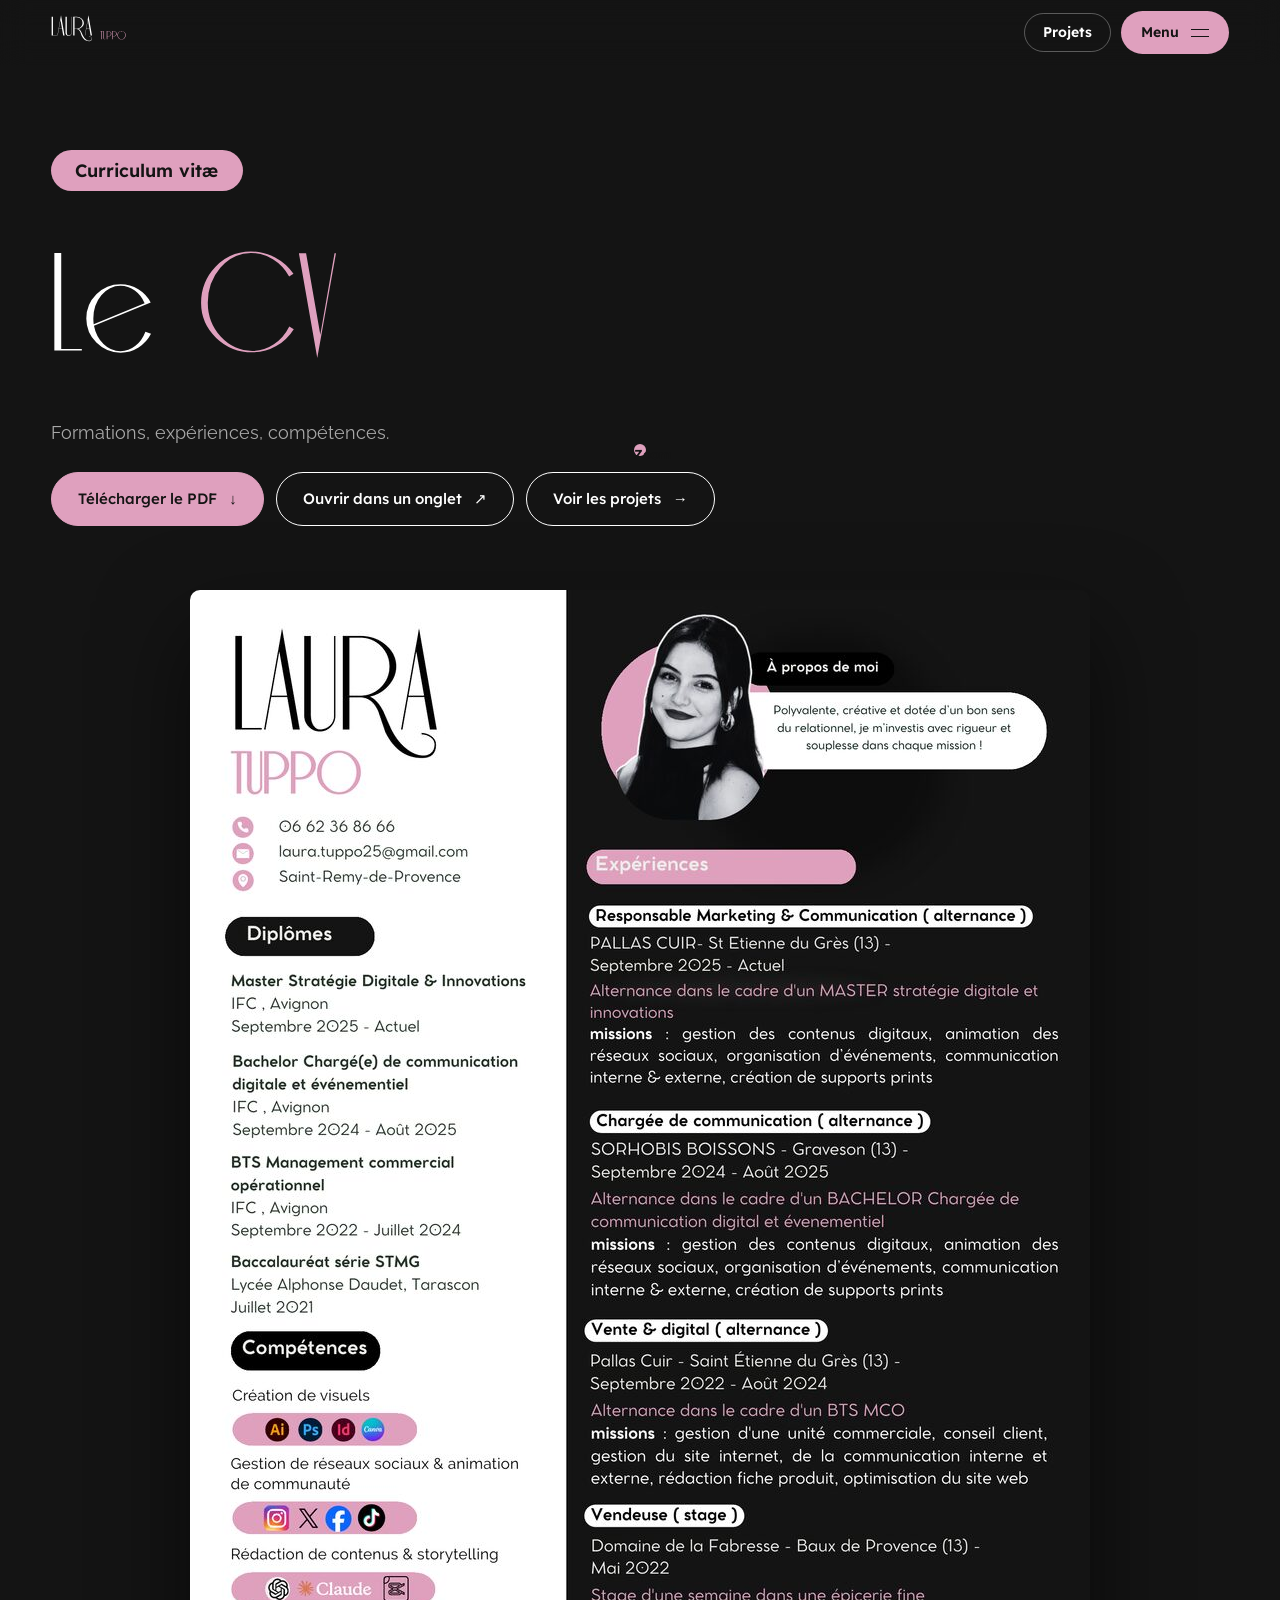
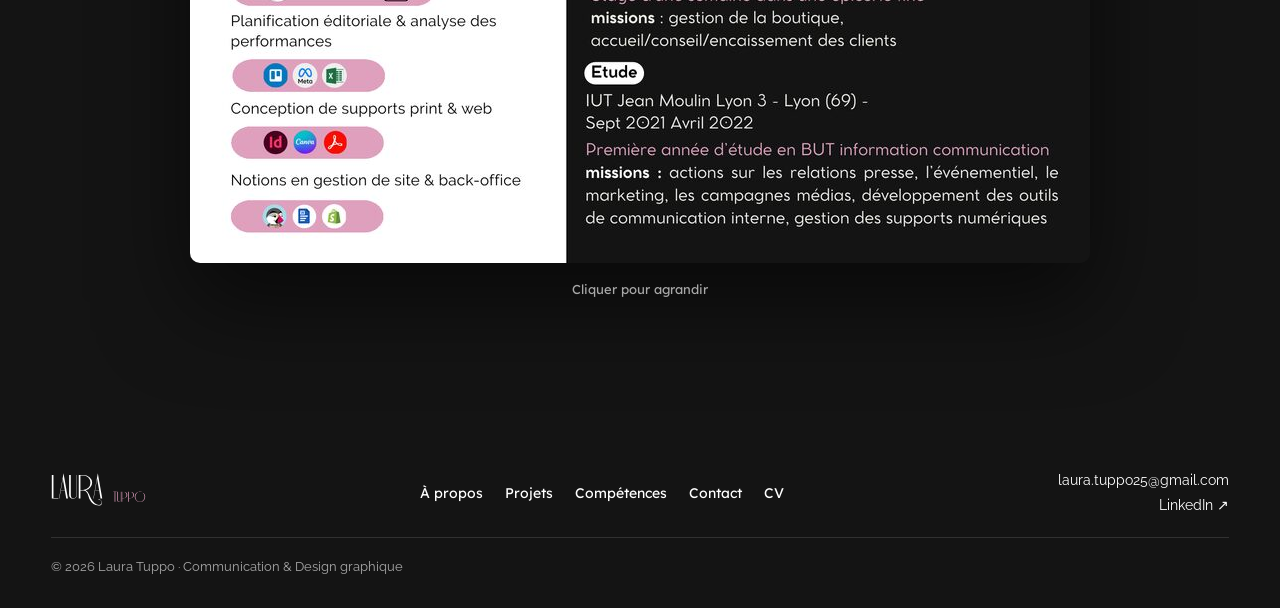
==== commit 76a02217: "Textes courts sans pronoms, photos Bistro des Arènes, étiquette Portfolio Laura Tuppo - Descriptions" ====
--- a/cv.html
+++ b/cv.html
@@ -37,30 +37,30 @@
     <li style="--li:2"><a href="index.html#projets"><span class="pill">03</span><span class="sr">Projets</span><span class="rt" aria-hidden="true"><svg class="rs" viewBox="0 0 2025 1041" style="width:1.945em"><use href="#rg50" x="0" style="--i:0"/><use href="#rg6" x="400" style="--i:1"/><use href="#rg7" x="550" style="--i:2"/><use href="#rg55" x="1006" style="--i:3"/><use href="#rg1" x="1094" style="--i:4"/><use href="#rg5" x="1544" style="--i:5"/><use href="#rg4" x="1669" style="--i:6"/></svg></span></a></li>
     <li style="--li:3"><a href="index.html#competences"><span class="pill">04</span><span class="sr">Compétences</span><span class="rt" aria-hidden="true"><svg class="rs" viewBox="0 0 4481 1041" style="width:4.305em"><use href="#rg16" x="0" style="--i:0"/><use href="#rg7" x="628" style="--i:1"/><use href="#rg51" x="1084" style="--i:2"/><use href="#rg44" x="1499" style="--i:3"/><use href="#rg13" x="1956" style="--i:4"/><use href="#rg5" x="2406" style="--i:5"/><use href="#rg1" x="2531" style="--i:6"/><use href="#rg11" x="2981" style="--i:7"/><use href="#rg17" x="3232" style="--i:8"/><use href="#rg1" x="3675" style="--i:9"/><use href="#rg4" x="4125" style="--i:10"/></svg></span></a></li>
     <li style="--li:4"><a href="index.html#contact"><span class="pill">05</span><span class="sr">Contact</span><span class="rt" aria-hidden="true"><svg class="rs" viewBox="0 0 2485 1041" style="width:2.387em"><use href="#rg16" x="0" style="--i:0"/><use href="#rg7" x="628" style="--i:1"/><use href="#rg11" x="1084" style="--i:2"/><use href="#rg5" x="1335" style="--i:3"/><use href="#rg15" x="1460" style="--i:4"/><use href="#rg17" x="1917" style="--i:5"/><use href="#rg5" x="2360" style="--i:6"/></svg></span></a></li>
-    <li style="--li:5"><a href="cv.html" data-page="here"><span class="pill">CV</span><span class="sr">Mon CV</span><span class="rt" aria-hidden="true"><svg class="rs" viewBox="0 0 1062 1041" style="width:1.020em"><use href="#rg32" x="0" style="--i:0"/><use href="#rg7" x="355" style="--i:1"/><use href="#rg11" x="811" style="--i:2"/></svg> <svg class="rs" viewBox="0 0 873 1041" style="width:0.839em"><g class="e"><use href="#rg16" x="0" style="--i:4"/><use href="#rg19" x="628" style="--i:5"/></g></svg></span></a></li>
+    <li style="--li:5"><a href="cv.html" data-page="here"><span class="pill">CV</span><span class="sr">Le CV</span><span class="rt" aria-hidden="true"><svg class="rs" viewBox="0 0 653 1041" style="width:0.627em"><use href="#rg0" x="0" style="--i:0"/><use href="#rg1" x="203" style="--i:1"/></svg> <svg class="rs" viewBox="0 0 873 1041" style="width:0.839em"><g class="e"><use href="#rg16" x="0" style="--i:3"/><use href="#rg19" x="628" style="--i:4"/></g></svg></span></a></li>
   </ol>
   <div class="menu-side">
     <span class="wm" role="img" aria-label="Laura Tuppo"><span class="wm-l"><svg class="rs" viewBox="0 0 1342 1041" style="width:1.289em"><use href="#rg0" x="0" style="--i:0"/><use href="#rg9" x="203" style="--i:1"/><use href="#rg33" x="449" style="--i:2"/><use href="#rg12" x="694" style="--i:3"/><use href="#rg9" x="1096" style="--i:4"/></svg></span><span class="wm-t"><svg class="rs" viewBox="0 0 1944 1041" style="width:1.867em"><use href="#rg53" x="0" style="--i:0"/><use href="#rg33" x="235" style="--i:1"/><use href="#rg50" x="480" style="--i:2"/><use href="#rg50" x="880" style="--i:3"/><use href="#rg48" x="1280" style="--i:4"/></svg></span></span>
-    <a class="btn btn-pink" href="cv/CV_Laura_Tuppo_2026.pdf" download>Télécharger mon CV <span aria-hidden="true">↓</span></a>
+    <a class="btn btn-pink" href="cv/CV_Laura_Tuppo_2026.pdf" download>Télécharger le CV <span aria-hidden="true">↓</span></a>
   </div>
 </nav>
 
 <main>
   <section class="cv-hero wrap">
     <span class="pill pill-pink pill-big rv">Curriculum vitæ</span>
-    <h1 class="display rv"><span class="sr">Mon CV</span><span class="rt" aria-hidden="true"><svg class="rs" viewBox="0 0 1062 1041" style="width:1.020em"><use href="#rg32" x="0" style="--i:0"/><use href="#rg7" x="355" style="--i:1"/><use href="#rg11" x="811" style="--i:2"/></svg> <svg class="rs" viewBox="0 0 873 1041" style="width:0.839em"><g class="e"><use href="#rg16" x="0" style="--i:4"/><use href="#rg19" x="628" style="--i:5"/></g></svg></span></h1>
-    <p class="sec-intro rv">Formations, expériences et compétences : tout mon parcours, à lire ici ou à télécharger.</p>
+    <h1 class="display rv"><span class="sr">Le CV</span><span class="rt" aria-hidden="true"><svg class="rs" viewBox="0 0 653 1041" style="width:0.627em"><use href="#rg0" x="0" style="--i:0"/><use href="#rg1" x="203" style="--i:1"/></svg> <svg class="rs" viewBox="0 0 873 1041" style="width:0.839em"><g class="e"><use href="#rg16" x="0" style="--i:3"/><use href="#rg19" x="628" style="--i:4"/></g></svg></span></h1>
+    <p class="sec-intro rv">Formations, expériences, compétences.</p>
     <div class="btns rv">
       <a class="btn btn-pink" href="cv/CV_Laura_Tuppo_2026.pdf" download>Télécharger le PDF <span aria-hidden="true">↓</span></a>
       <a class="btn" href="cv/CV_Laura_Tuppo_2026.pdf" target="_blank" rel="noopener">Ouvrir dans un onglet <span aria-hidden="true">↗</span></a>
-      <a class="btn" href="index.html#projets">Voir mes projets <span aria-hidden="true">→</span></a>
+      <a class="btn" href="index.html#projets">Voir les projets <span aria-hidden="true">→</span></a>
     </div>
   </section>
 
   <section class="sheet-wrap wrap" aria-label="CV">
     <figure class="sheet rv" id="sheet" tabindex="0" role="button" data-cursor="Zoom" aria-label="Agrandir le CV">
       <img src="cv/cv-laura-tuppo-900.jpg" srcset="cv/cv-laura-tuppo-900.jpg 900w, cv/cv-laura-tuppo.jpg 1820w" sizes="(max-width: 940px) 100vw, 900px" width="900" height="1273" alt="CV de Laura Tuppo : diplômes (Master Stratégie Digitale &amp; Innovations à l’IFC Avignon, Bachelor communication digitale et événementielle, BTS MCO, Bac STMG), expériences en alternance chez Pallas Cuir et Sorhobis Boissons, et compétences en création de visuels, réseaux sociaux et supports print et web.">
-      <figcaption>Cliquer pour agrandir · CV au format PDF disponible au téléchargement</figcaption>
+      <figcaption>Cliquer pour agrandir</figcaption>
     </figure>
   </section>
 </main>
@@ -69,7 +69,7 @@
   <a href="index.html#accueil" aria-label="Laura Tuppo, accueil"><span class="wm row" aria-hidden="true"><span class="wm-l"><svg class="rs" viewBox="0 0 1342 1041" style="width:1.289em"><use href="#rg0" x="0" style="--i:0"/><use href="#rg9" x="203" style="--i:1"/><use href="#rg33" x="449" style="--i:2"/><use href="#rg12" x="694" style="--i:3"/><use href="#rg9" x="1096" style="--i:4"/></svg></span><span class="wm-t"><svg class="rs" viewBox="0 0 1944 1041" style="width:1.867em"><use href="#rg53" x="0" style="--i:0"/><use href="#rg33" x="235" style="--i:1"/><use href="#rg50" x="480" style="--i:2"/><use href="#rg50" x="880" style="--i:3"/><use href="#rg48" x="1280" style="--i:4"/></svg></span></span></a>
   <nav aria-label="Pied de page"><a href="index.html#a-propos">À propos</a><a href="index.html#projets">Projets</a><a href="index.html#competences">Compétences</a><a href="index.html#contact">Contact</a><a href="cv.html">CV</a></nav>
   <div class="foot-contact"><a href="mailto:laura.tuppo25@gmail.com">laura.tuppo25@gmail.com</a><a href="https://www.linkedin.com/in/profil-de-laura-tuppo" target="_blank" rel="noopener">LinkedIn ↗</a></div>
-  <small>© <span id="year">2026</span> Laura Tuppo · Portfolio — Communication &amp; Design graphique</small>
+  <small>© <span id="year">2026</span> Laura Tuppo · Communication &amp; Design graphique</small>
 </footer>
 
 <div class="zoom" id="zoom" role="dialog" aria-modal="true" aria-label="CV agrandi" aria-hidden="true">
